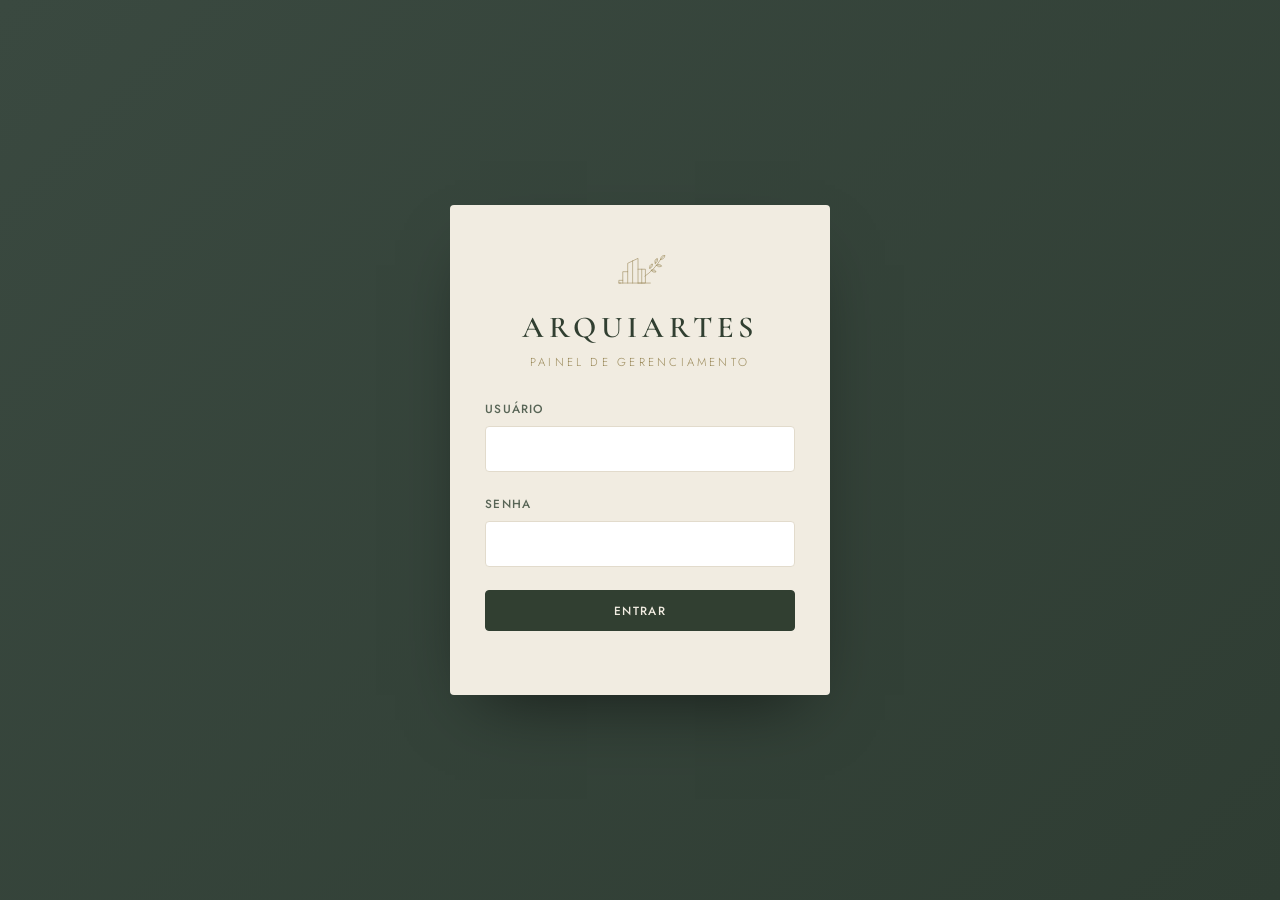
==== gerenciar.html @ d2098c07 "Site institucional ARQUIARTES + painel de gerenciamento Co-Authored-By: Claude Opus 4.8 <noreply@ant" ====
<!DOCTYPE html>
<html lang="pt-BR">
<head>
  <meta charset="UTF-8" />
  <meta name="viewport" content="width=device-width, initial-scale=1.0" />
  <meta name="robots" content="noindex, nofollow" />
  <title>Painel · ARQUIARTES</title>
  <link rel="preconnect" href="https://fonts.googleapis.com" />
  <link rel="preconnect" href="https://fonts.gstatic.com" crossorigin />
  <link href="https://fonts.googleapis.com/css2?family=Cormorant+Garamond:wght@500;600&family=Jost:wght@300;400;500&display=swap" rel="stylesheet" />
  <link rel="stylesheet" href="css/gerenciar.css" />
</head>
<body>

  <!-- ===================== LOGIN ===================== -->
  <div class="login" id="login">
    <form class="login__card" id="loginForm" autocomplete="off">
      <img src="assets/img/logo-mark.svg" alt="" class="login__mark" />
      <div class="login__title">ARQUIARTES</div>
      <div class="login__sub">Painel de gerenciamento</div>

      <div class="field">
        <label for="usuario">Usuário</label>
        <input type="text" id="usuario" name="usuario" required autocomplete="username" />
      </div>
      <div class="field">
        <label for="senha">Senha</label>
        <input type="password" id="senha" name="senha" required autocomplete="current-password" />
      </div>
      <button type="submit" class="btn primary" style="width:100%">Entrar</button>
      <p class="login__error" id="loginError"></p>
    </form>
  </div>

  <!-- ===================== APP ===================== -->
  <div class="app" id="app" hidden>
    <header class="topbar">
      <div class="topbar__brand">
        <img src="assets/img/logo-mark.svg" alt="" />
        <div>
          <b>ARQUIARTES</b>
          <span>Painel de conteúdo</span>
        </div>
      </div>
      <div class="topbar__actions">
        <span class="whoami" id="whoami"></span>
        <button class="btn ghost" id="btnPreview">Pré-visualizar</button>
        <button class="btn" id="btnSave">Salvar rascunho</button>
        <button class="btn primary" id="btnPublishOnline">Publicar no site</button>
        <button class="btn" id="btnPublish">Exportar arquivo</button>
        <button class="btn ghost" id="btnLogout">Sair</button>
      </div>
    </header>

    <div class="layout">
      <nav class="sidebar" id="tabs" aria-label="Seções"></nav>
      <main class="content" id="formArea"></main>
    </div>
  </div>

  <div class="toast" id="toast"></div>
  <input type="file" id="fileImport" accept=".js,.json,application/json,text/javascript" hidden />

  <script src="assets/conteudo.js"></script>
  <script src="js/gerenciar.js"></script>
</body>
</html>
---- css/gerenciar.css ----
/* ============================================================
   ARQUIARTES — Painel de gerenciamento
   ============================================================ */
:root {
  --green-deep: #313f31;
  --green-soft: #586556;
  --gold: #9c8b5c;
  --gold-soft: #b6a87f;
  --beige: #cabda3;
  --off-white: #f1ece1;
  --white: #fff;
  --gray-soft: #9a9384;
  --gray-line: #e2dbcc;
  --ink: #2a2c28;
  --danger: #a85a4a;
  --ok: #5a7a52;
  --font-serif: 'Cormorant Garamond', Georgia, serif;
  --font-sans: 'Jost', 'Helvetica Neue', Arial, sans-serif;
  --radius: 4px;
}
* { box-sizing: border-box; margin: 0; padding: 0; }
body { font-family: var(--font-sans); font-weight: 300; color: var(--ink); background: var(--off-white); line-height: 1.6; -webkit-font-smoothing: antialiased; }
button { font-family: inherit; cursor: pointer; border: none; background: none; }
input, textarea, select { font-family: inherit; }
img { display: block; max-width: 100%; }
[hidden] { display: none !important; }

/* ---------- LOGIN ---------- */
.login {
  position: fixed; inset: 0;
  display: flex; align-items: center; justify-content: center;
  background: linear-gradient(135deg, #3a4940, #2f3d33);
  padding: 1.5rem;
}
.login__card {
  width: 100%; max-width: 380px;
  background: var(--off-white);
  border-radius: var(--radius);
  padding: 2.6rem 2.2rem;
  box-shadow: 0 30px 70px -30px rgba(0,0,0,0.6);
  text-align: center;
}
.login__mark { width: 64px; margin: 0 auto 1rem; }
.login__title { font-family: var(--font-serif); font-size: 1.9rem; color: var(--green-deep); font-weight: 600; letter-spacing: 0.16em; }
.login__sub { font-size: 0.72rem; letter-spacing: 0.28em; text-transform: uppercase; color: var(--gold); margin-bottom: 1.8rem; }
.login__card .field { text-align: left; }
.login__error { color: var(--danger); font-size: 0.85rem; min-height: 1.2em; margin-top: 0.4rem; }

/* ---------- TOPBAR ---------- */
.topbar {
  position: sticky; top: 0; z-index: 20;
  display: flex; align-items: center; justify-content: space-between; flex-wrap: wrap; gap: 1rem;
  padding: 0.9rem clamp(1rem, 3vw, 2rem);
  background: var(--white);
  border-bottom: 1px solid var(--gray-line);
}
.topbar__brand { display: flex; align-items: center; gap: 0.7rem; }
.topbar__brand img { width: 38px; }
.topbar__brand b { font-family: var(--font-serif); font-size: 1.25rem; letter-spacing: 0.16em; color: var(--green-deep); font-weight: 600; }
.topbar__brand span { font-size: 0.6rem; letter-spacing: 0.24em; text-transform: uppercase; color: var(--gold); display: block; }
.topbar__actions { display: flex; align-items: center; gap: 0.6rem; flex-wrap: wrap; }
.whoami { font-size: 0.78rem; color: var(--gray-soft); margin-right: 0.4rem; }

/* ---------- BOTÕES ---------- */
.btn {
  font-size: 0.74rem; font-weight: 500; letter-spacing: 0.12em; text-transform: uppercase;
  padding: 0.7rem 1.2rem; border-radius: var(--radius); border: 1px solid var(--gray-line);
  background: var(--white); color: var(--ink); transition: all 0.25s ease;
}
.btn:hover { border-color: var(--green-soft); }
.btn.primary { background: var(--green-deep); color: var(--off-white); border-color: var(--green-deep); }
.btn.primary:hover { background: var(--ink); }
.btn.ghost { background: transparent; }
.btn.small { padding: 0.45rem 0.8rem; font-size: 0.68rem; }
.btn.danger { color: var(--danger); border-color: #e3c9c2; }

/* ---------- LAYOUT ---------- */
.layout { display: grid; grid-template-columns: 240px 1fr; min-height: calc(100vh - 64px); }
.sidebar { background: var(--white); border-right: 1px solid var(--gray-line); padding: 1.2rem 0.8rem; }
.tab {
  display: block; width: 100%; text-align: left;
  padding: 0.8rem 1rem; border-radius: var(--radius);
  font-size: 0.9rem; color: var(--ink); letter-spacing: 0.02em;
  transition: background 0.2s ease;
}
.tab:hover { background: var(--off-white); }
.tab.active { background: var(--green-deep); color: var(--off-white); }
.tab__hint { display:block; font-size: 0.66rem; color: var(--gray-soft); letter-spacing: 0.1em; }
.tab.active .tab__hint { color: rgba(255,255,255,0.6); }

.content { padding: clamp(1.2rem, 3vw, 2.6rem); max-width: 820px; }
.content__title { font-family: var(--font-serif); font-size: 2rem; color: var(--green-deep); margin-bottom: 0.2rem; }
.content__desc { color: var(--gray-soft); font-size: 0.9rem; margin-bottom: 2rem; }

/* ---------- CAMPOS ---------- */
.field { margin-bottom: 1.4rem; }
.field > label { display: block; font-size: 0.74rem; letter-spacing: 0.1em; text-transform: uppercase; color: var(--green-soft); margin-bottom: 0.45rem; font-weight: 500; }
.field .hint { font-size: 0.78rem; color: var(--gray-soft); margin-top: 0.35rem; }
.field input[type="text"],
.field input[type="email"],
.field input[type="tel"],
.field input[type="password"],
.field textarea {
  width: 100%; font-size: 0.95rem; font-weight: 300; color: var(--ink);
  padding: 0.7rem 0.85rem; border: 1px solid var(--gray-line); border-radius: var(--radius);
  background: var(--white); transition: border-color 0.2s ease;
}
.field input:focus, .field textarea:focus { outline: none; border-color: var(--green-soft); }
.field textarea { resize: vertical; min-height: 90px; }

/* lista de strings */
.list-row { display: flex; gap: 0.5rem; margin-bottom: 0.5rem; }
.list-row input { flex: 1; }

/* grupos de itens (serviços, projetos, etc.) */
.item-card { border: 1px solid var(--gray-line); border-radius: var(--radius); padding: 1.2rem; margin-bottom: 1.1rem; background: var(--white); }
.item-card__head { font-family: var(--font-serif); font-size: 1.2rem; color: var(--green-deep); margin-bottom: 0.9rem; }
.item-grid { display: grid; grid-template-columns: 1fr 1fr; gap: 0.8rem 1.2rem; }
.item-grid .field.full { grid-column: 1 / -1; }

/* controle de imagem */
.imgctrl { display: flex; gap: 1rem; align-items: flex-start; }
.imgctrl__preview {
  width: 120px; height: 120px; flex-shrink: 0;
  border: 1px dashed var(--gold-soft); border-radius: var(--radius);
  background: var(--off-white) center/cover no-repeat;
  display: flex; align-items: center; justify-content: center;
  font-size: 0.66rem; letter-spacing: 0.12em; text-transform: uppercase; color: var(--gray-soft); text-align: center; padding: 0.4rem;
}
.imgctrl__actions { display: flex; flex-direction: column; gap: 0.5rem; }
.imgctrl__actions .hint { font-size: 0.76rem; color: var(--gray-soft); max-width: 320px; }

/* barra de status */
.toast {
  position: fixed; bottom: 1.2rem; left: 50%; transform: translateX(-50%) translateY(20px);
  background: var(--green-deep); color: var(--off-white);
  padding: 0.8rem 1.4rem; border-radius: var(--radius); font-size: 0.88rem;
  box-shadow: 0 12px 30px -12px rgba(0,0,0,0.5); opacity: 0; pointer-events: none;
  transition: opacity 0.3s ease, transform 0.3s ease; z-index: 50;
}
.toast.show { opacity: 1; transform: translateX(-50%) translateY(0); }
.toast.err { background: var(--danger); }

.raw textarea { width: 100%; min-height: 320px; font-family: ui-monospace, Menlo, Consolas, monospace; font-size: 0.8rem; }

@media (max-width: 760px) {
  .layout { grid-template-columns: 1fr; }
  .sidebar { display: flex; flex-wrap: wrap; gap: 0.4rem; border-right: none; border-bottom: 1px solid var(--gray-line); }
  .tab { width: auto; padding: 0.5rem 0.8rem; font-size: 0.82rem; }
  .tab__hint { display: none; }
  .item-grid { grid-template-columns: 1fr; }
}
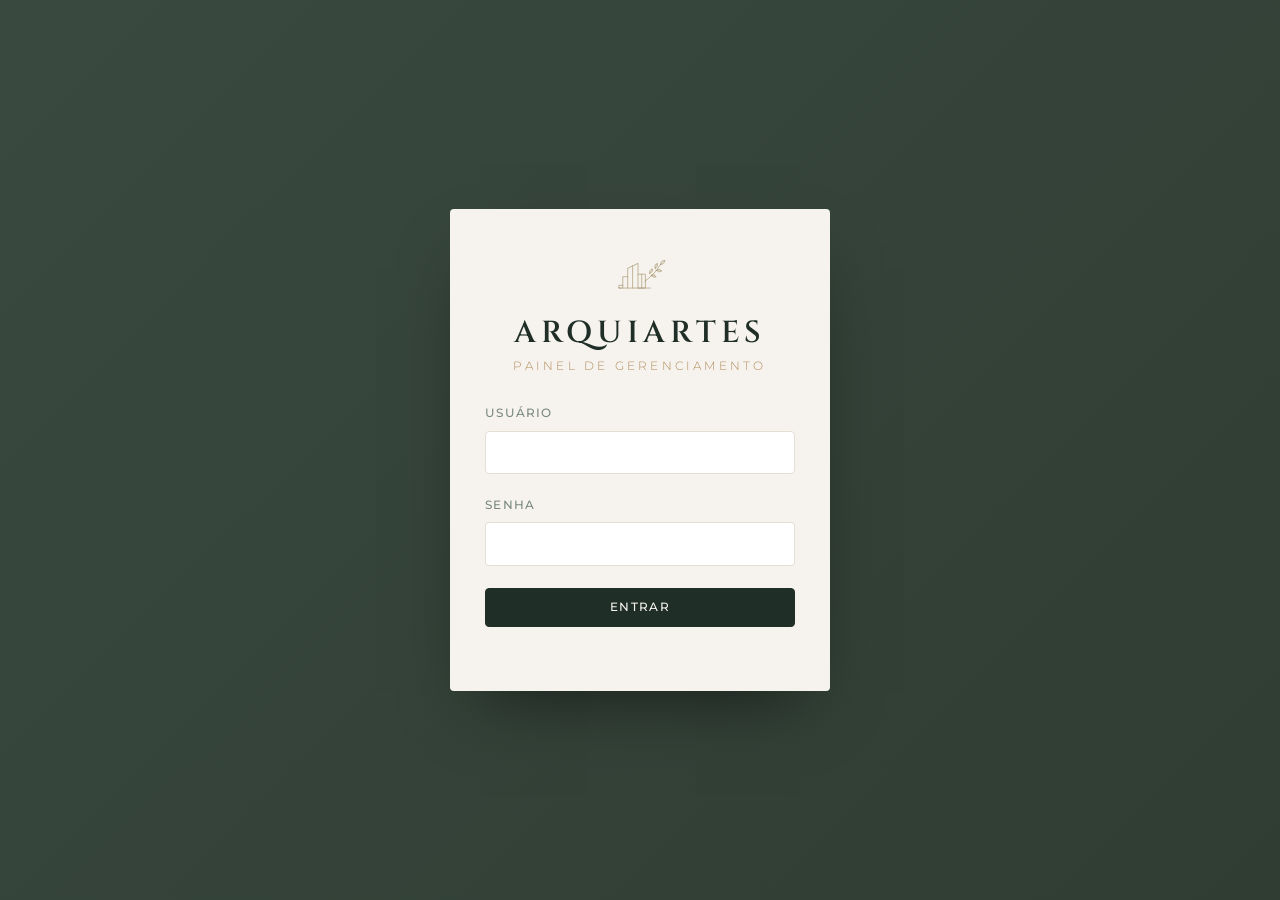
==== commit 862c66ce: "Identidade oficial: paleta, fontes Cinzel+Montserrat, logo e textos da marca - Paleta com hex oficia" ====
--- a/gerenciar.html
+++ b/gerenciar.html
@@ -7,7 +7,7 @@
   <title>Painel · ARQUIARTES</title>
   <link rel="preconnect" href="https://fonts.googleapis.com" />
   <link rel="preconnect" href="https://fonts.gstatic.com" crossorigin />
-  <link href="https://fonts.googleapis.com/css2?family=Cormorant+Garamond:wght@500;600&family=Jost:wght@300;400;500&display=swap" rel="stylesheet" />
+  <link href="https://fonts.googleapis.com/css2?family=Cinzel:wght@500;600&family=Montserrat:wght@300;400;500&display=swap" rel="stylesheet" />
   <link rel="stylesheet" href="css/gerenciar.css" />
 </head>
 <body>
--- a/css/gerenciar.css
+++ b/css/gerenciar.css
@@ -2,20 +2,20 @@
    ARQUIARTES — Painel de gerenciamento
    ============================================================ */
 :root {
-  --green-deep: #313f31;
-  --green-soft: #586556;
-  --gold: #9c8b5c;
-  --gold-soft: #b6a87f;
-  --beige: #cabda3;
-  --off-white: #f1ece1;
+  --green-deep: #1F2E26;
+  --green-soft: #7A8A7A;
+  --gold: #B28D5A;
+  --gold-soft: #c9a87c;
+  --beige: #DCD6CB;
+  --off-white: #F6F3EF;
   --white: #fff;
-  --gray-soft: #9a9384;
-  --gray-line: #e2dbcc;
-  --ink: #2a2c28;
+  --gray-soft: #928c7f;
+  --gray-line: #e4ded4;
+  --ink: #23261f;
   --danger: #a85a4a;
   --ok: #5a7a52;
-  --font-serif: 'Cormorant Garamond', Georgia, serif;
-  --font-sans: 'Jost', 'Helvetica Neue', Arial, sans-serif;
+  --font-serif: 'Cinzel', Georgia, serif;
+  --font-sans: 'Montserrat', 'Helvetica Neue', Arial, sans-serif;
   --radius: 4px;
 }
 * { box-sizing: border-box; margin: 0; padding: 0; }
@@ -100,6 +100,7 @@
 .field input[type="email"],
 .field input[type="tel"],
 .field input[type="password"],
+.field select,
 .field textarea {
   width: 100%; font-size: 0.95rem; font-weight: 300; color: var(--ink);
   padding: 0.7rem 0.85rem; border: 1px solid var(--gray-line); border-radius: var(--radius);
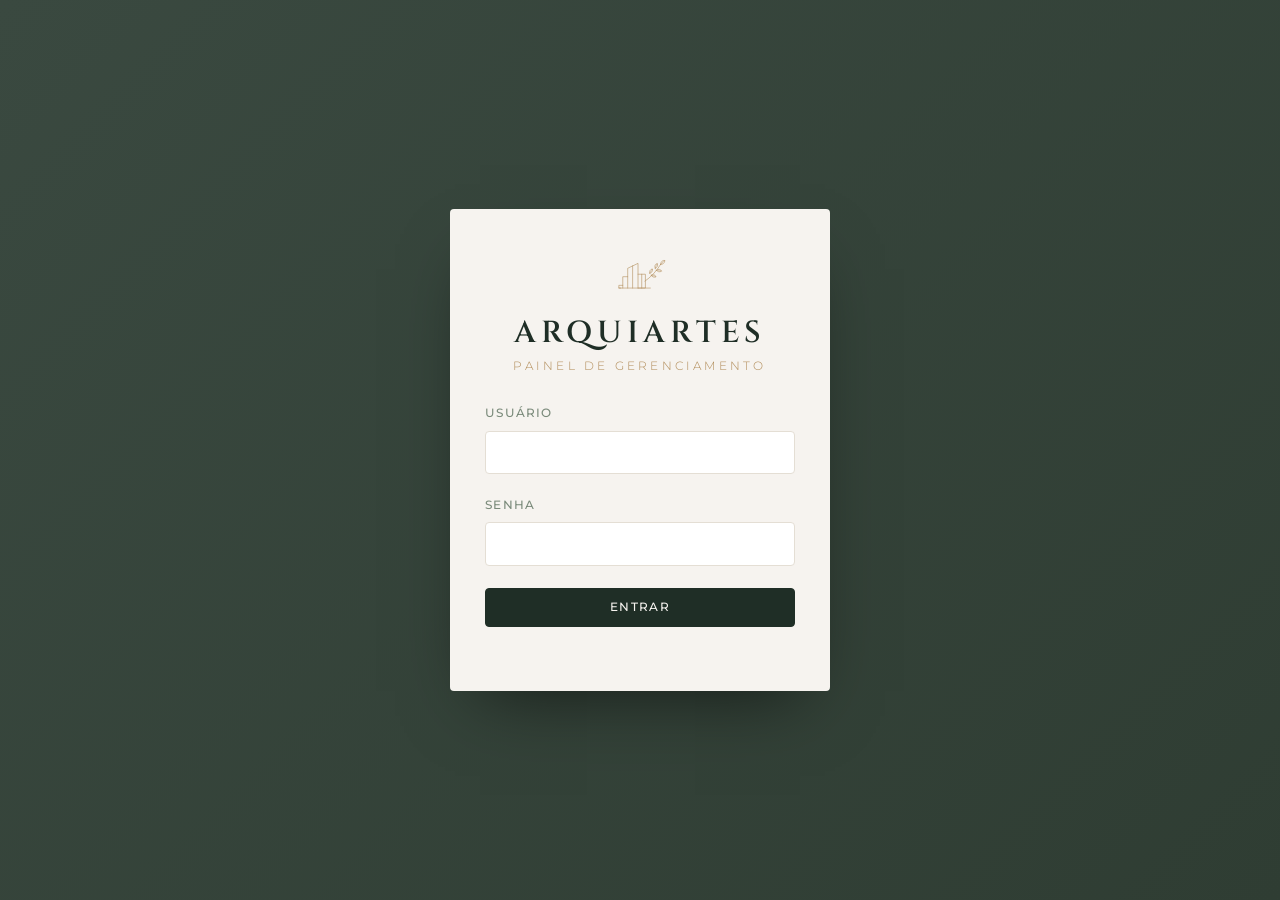
==== commit fb023eed: "Favicon com o simbolo original + painel de Acessos & Engajamento para a cliente - Favicon (aba/URL) " ====
--- a/gerenciar.html
+++ b/gerenciar.html
@@ -5,6 +5,7 @@
   <meta name="viewport" content="width=device-width, initial-scale=1.0" />
   <meta name="robots" content="noindex, nofollow" />
   <title>Painel · ARQUIARTES</title>
+  <link rel="icon" type="image/png" href="assets/img/favicon.png" />
   <link rel="preconnect" href="https://fonts.googleapis.com" />
   <link rel="preconnect" href="https://fonts.gstatic.com" crossorigin />
   <link href="https://fonts.googleapis.com/css2?family=Cinzel:wght@500;600&family=Montserrat:wght@300;400;500&display=swap" rel="stylesheet" />
--- a/css/gerenciar.css
+++ b/css/gerenciar.css
@@ -119,6 +119,32 @@
 .item-grid { display: grid; grid-template-columns: 1fr 1fr; gap: 0.8rem 1.2rem; }
 .item-grid .field.full { grid-column: 1 / -1; }
 
+/* editor de recorte (zoom + enquadramento) */
+.cropper {
+  position: fixed; inset: 0; z-index: 100;
+  background: rgba(20,26,22,0.92);
+  display: flex; flex-direction: column; align-items: center; justify-content: center; gap: 1.1rem;
+  padding: 1.5rem;
+}
+.cropper__view {
+  position: relative; overflow: hidden; background: #111;
+  border-radius: var(--radius); box-shadow: 0 24px 70px -24px rgba(0,0,0,0.8);
+  touch-action: none; cursor: grab;
+}
+.cropper__view.dragging { cursor: grabbing; }
+.cropper__view img { position: absolute; top: 0; left: 0; max-width: none; user-select: none; pointer-events: none; }
+.cropper__view::after { content: ''; position: absolute; inset: 0; box-shadow: inset 0 0 0 1px rgba(255,255,255,0.45); pointer-events: none; }
+.cropper__bar { display: flex; align-items: center; gap: 1rem; flex-wrap: wrap; justify-content: center; color: #fff; }
+.cropper__bar span { font-size: 0.78rem; letter-spacing: 0.14em; text-transform: uppercase; color: rgba(255,255,255,0.8); }
+.cropper__bar input[type="range"] { width: 220px; accent-color: var(--gold); }
+.cropper__bar .btn.ghost { color: #fff; border-color: rgba(255,255,255,0.4); }
+.cropper__hint { color: rgba(255,255,255,0.7); font-size: 0.8rem; text-align: center; }
+
+/* galeria (várias fotos) */
+.galeria-grid { display: flex; flex-wrap: wrap; gap: 0.6rem; margin-bottom: 0.7rem; }
+.galeria-thumb { position: relative; width: 90px; height: 90px; border-radius: var(--radius); background: var(--off-white) center/cover no-repeat; border: 1px solid var(--gray-line); }
+.galeria-rm { position: absolute; top: -8px; right: -8px; width: 22px; height: 22px; border-radius: 50%; background: var(--danger); color: #fff; font-size: 1rem; line-height: 1; display: flex; align-items: center; justify-content: center; box-shadow: 0 2px 6px rgba(0,0,0,0.25); }
+
 /* controle de imagem */
 .imgctrl { display: flex; gap: 1rem; align-items: flex-start; }
 .imgctrl__preview {
@@ -142,6 +168,11 @@
 .toast.show { opacity: 1; transform: translateX(-50%) translateY(0); }
 .toast.err { background: var(--danger); }
 
+.acessos-grid { display: grid; grid-template-columns: repeat(auto-fit, minmax(160px, 1fr)); gap: 1rem; margin-bottom: 1.2rem; }
+.acessos-card { background: var(--white); border: 1px solid var(--gray-line); border-top: 2px solid var(--gold); border-radius: var(--radius); padding: 1.4rem 1.2rem; text-align: center; }
+.acessos-num { font-family: var(--font-serif); font-size: 2.4rem; color: var(--green-deep); line-height: 1; }
+.acessos-lbl { font-size: 0.78rem; letter-spacing: 0.06em; color: var(--gray-soft); margin-top: 0.5rem; text-transform: uppercase; }
+
 .raw textarea { width: 100%; min-height: 320px; font-family: ui-monospace, Menlo, Consolas, monospace; font-size: 0.8rem; }
 
 @media (max-width: 760px) {
